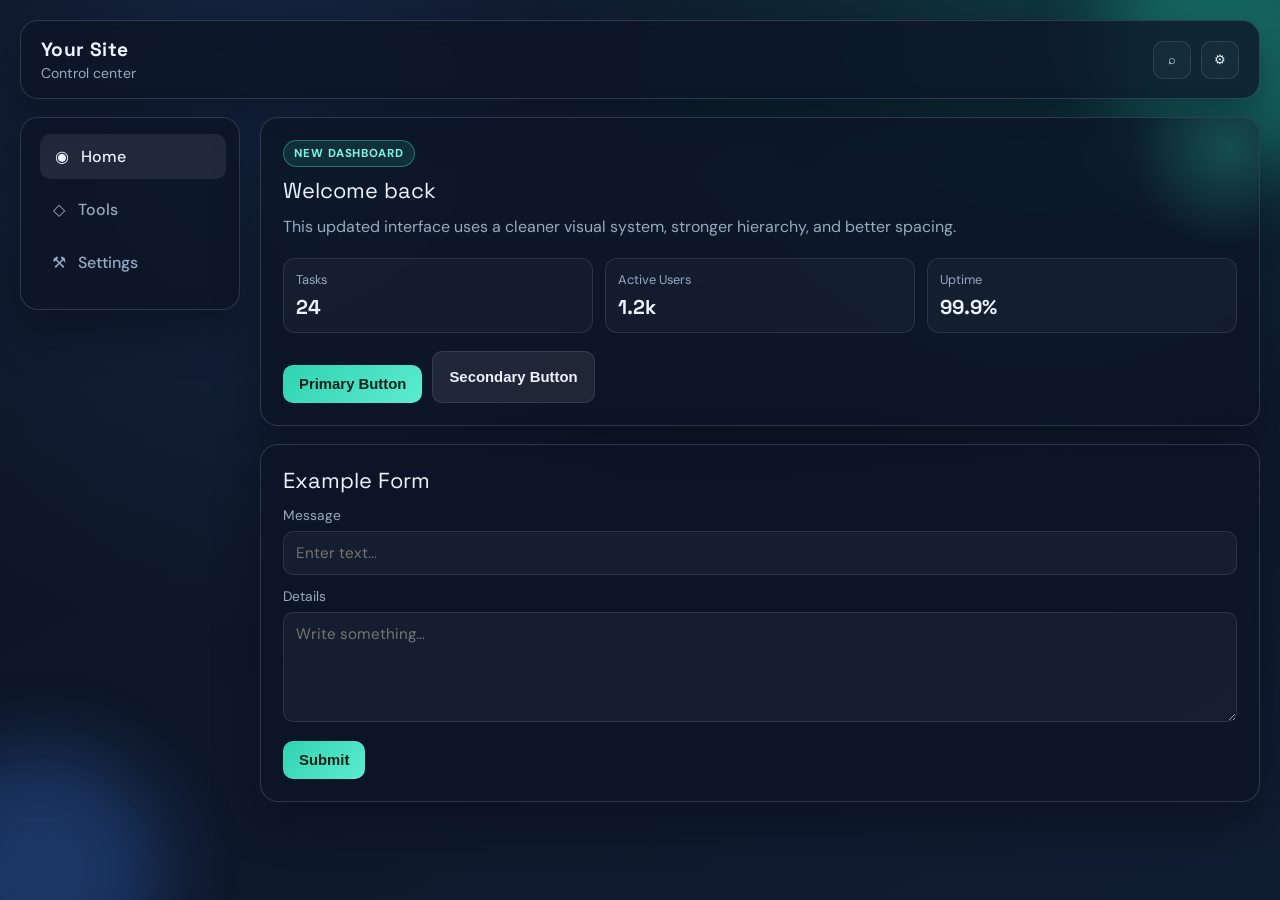
==== frontend/index.html @ adc8db6c "Add project scaffold: frontend + FastAPI backend Initial scaffold for Hood-pop: add frontend static " ====
<!DOCTYPE html>
<html lang="en">
<head>
<meta charset="UTF-8">
<meta name="viewport" content="width=device-width, initial-scale=1.0">
<title>Your Site</title>
<link rel="preconnect" href="https://fonts.googleapis.com">
<link rel="preconnect" href="https://fonts.gstatic.com" crossorigin>
<link href="https://fonts.googleapis.com/css2?family=DM+Sans:wght@400;500;700&family=Space+Grotesk:wght@500;700&display=swap" rel="stylesheet">
<link rel="stylesheet" href="style.css">

</head>

<body>

<div class="bg-glow bg-glow-one"></div>
<div class="bg-glow bg-glow-two"></div>

<div class="navbar">
    <div class="navbar-title-wrap">
        <div class="navbar-title">Your Site</div>
        <div class="navbar-subtitle">Control center</div>
    </div>
    <div class="navbar-actions">
        <button class="icon-btn" aria-label="Search">⌕</button>
        <button class="icon-btn" aria-label="Settings">⚙</button>
    </div>
</div>

<div class="layout">

    <div class="sidebar">
        <div class="sidebar-item active"><span>◉</span>Home</div>
        <div class="sidebar-item"><span>◇</span>Tools</div>
        <div class="sidebar-item"><span>⚒</span>Settings</div>
    </div>

    <div class="main">
        <div class="card hero-card">
            <div class="chip">NEW DASHBOARD</div>
            <div class="card-title">Welcome back</div>
            <p>This updated interface uses a cleaner visual system, stronger hierarchy, and better spacing.</p>

            <div class="stats-grid">
                <div class="stat-item">
                    <div class="stat-label">Tasks</div>
                    <div class="stat-value">24</div>
                </div>
                <div class="stat-item">
                    <div class="stat-label">Active Users</div>
                    <div class="stat-value">1.2k</div>
                </div>
                <div class="stat-item">
                    <div class="stat-label">Uptime</div>
                    <div class="stat-value">99.9%</div>
                </div>
            </div>

            <div class="button-row">
                <button class="btn btn-primary">Primary Button</button>
                <button class="btn btn-secondary">Secondary Button</button>
            </div>
        </div>

        <div class="card card-spaced">
            <div class="card-title">Example Form</div>
            <label for="userText">Message</label>
            <input id="userText" type="text" placeholder="Enter text...">

            <label for="details">Details</label>
            <textarea id="details" placeholder="Write something..."></textarea>

            <button class="btn btn-primary">Submit</button>
        </div>
    </div>

</div>

</body>
</html>
---- frontend/style.css ----
:root {
	--bg-base: #0b1220;
	--bg-soft: #111d33;
	--panel: rgba(12, 21, 38, 0.78);
	--panel-border: rgba(173, 193, 230, 0.2);
	--text-main: #edf3ff;
	--text-muted: #9aa9c4;
	--brand: #2fd3b0;
	--brand-dark: #1ab091;
	--line: rgba(173, 193, 230, 0.14);
	--shadow: 0 20px 45px rgba(5, 10, 20, 0.45);
	--radius-lg: 18px;
	--radius-md: 12px;
}

* {
	box-sizing: border-box;
}

body {
	margin: 0;
	min-height: 100vh;
	font-family: "DM Sans", "Segoe UI", sans-serif;
	color: var(--text-main);
	background:
		radial-gradient(circle at 20% 10%, rgba(57, 95, 167, 0.24), transparent 42%),
		radial-gradient(circle at 80% 0%, rgba(25, 196, 164, 0.18), transparent 35%),
		linear-gradient(150deg, var(--bg-base), var(--bg-soft));
	position: relative;
	overflow-x: hidden;
	padding: 20px;
}

.bg-glow {
	position: fixed;
	border-radius: 50%;
	pointer-events: none;
	filter: blur(40px);
	opacity: 0.45;
	z-index: 0;
}

.bg-glow-one {
	width: 260px;
	height: 260px;
	background: #1fb39a;
	top: -80px;
	right: -80px;
}

.bg-glow-two {
	width: 240px;
	height: 240px;
	background: #2c5cae;
	bottom: -90px;
	left: -80px;
}

.navbar,
.layout {
	position: relative;
	z-index: 1;
}

.navbar {
	display: flex;
	align-items: center;
	justify-content: space-between;
	margin-bottom: 18px;
	padding: 16px 20px;
	border-radius: var(--radius-lg);
	border: 1px solid var(--panel-border);
	background: var(--panel);
	-webkit-backdrop-filter: blur(12px);
	backdrop-filter: blur(12px);
	box-shadow: var(--shadow);
	animation: rise 550ms ease-out;
}

.navbar-title-wrap {
	display: flex;
	flex-direction: column;
	gap: 2px;
}

.navbar-title {
	font-family: "Space Grotesk", "Segoe UI", sans-serif;
	font-weight: 700;
	font-size: 1.2rem;
	letter-spacing: 0.02em;
}

.navbar-subtitle {
	color: var(--text-muted);
	font-size: 0.88rem;
}

.navbar-actions {
	display: flex;
	gap: 10px;
}

.icon-btn {
	border: 1px solid var(--line);
	background: rgba(255, 255, 255, 0.03);
	color: var(--text-main);
	width: 38px;
	height: 38px;
	border-radius: 10px;
	cursor: pointer;
	transition: transform 160ms ease, border-color 160ms ease, background 160ms ease;
}

.icon-btn:hover {
	transform: translateY(-2px);
	border-color: rgba(173, 193, 230, 0.35);
	background: rgba(255, 255, 255, 0.08);
}

.layout {
	display: grid;
	grid-template-columns: 220px minmax(0, 1fr);
	gap: 20px;
}

.sidebar,
.card {
	border-radius: var(--radius-lg);
	border: 1px solid var(--panel-border);
	background: var(--panel);
	-webkit-backdrop-filter: blur(10px);
	backdrop-filter: blur(10px);
	box-shadow: var(--shadow);
}

.sidebar {
	padding: 16px;
	align-self: start;
	animation: rise 650ms ease-out;
}

.sidebar-item {
	display: flex;
	align-items: center;
	gap: 10px;
	padding: 12px 13px;
	border-radius: 10px;
	color: var(--text-muted);
	font-weight: 500;
	margin-bottom: 8px;
	transition: background 180ms ease, color 180ms ease, transform 180ms ease;
	cursor: pointer;
}

.sidebar-item span {
	width: 18px;
	text-align: center;
}

.sidebar-item.active,
.sidebar-item:hover {
	color: var(--text-main);
	background: rgba(255, 255, 255, 0.08);
	transform: translateX(3px);
}

.main {
	animation: rise 750ms ease-out;
}

.card {
	padding: 22px;
}

.hero-card {
	position: relative;
	overflow: hidden;
}

.hero-card::after {
	content: "";
	position: absolute;
	width: 200px;
	height: 200px;
	top: -70px;
	right: -70px;
	background: radial-gradient(circle, rgba(47, 211, 176, 0.25), transparent 70%);
	pointer-events: none;
}

.chip {
	display: inline-block;
	margin-bottom: 10px;
	border: 1px solid rgba(47, 211, 176, 0.45);
	background: rgba(47, 211, 176, 0.13);
	color: #7ef6df;
	border-radius: 999px;
	padding: 5px 10px;
	font-size: 0.72rem;
	letter-spacing: 0.08em;
	font-weight: 700;
}

.card-title {
	font-family: "Space Grotesk", "Segoe UI", sans-serif;
	font-size: 1.36rem;
	margin-bottom: 10px;
}

p {
	margin: 0;
	color: var(--text-muted);
	line-height: 1.6;
}

.stats-grid {
	margin-top: 18px;
	display: grid;
	grid-template-columns: repeat(3, minmax(0, 1fr));
	gap: 12px;
}

.stat-item {
	border: 1px solid var(--line);
	border-radius: var(--radius-md);
	background: rgba(255, 255, 255, 0.03);
	padding: 12px;
}

.stat-label {
	color: var(--text-muted);
	font-size: 0.8rem;
}

.stat-value {
	margin-top: 6px;
	font-family: "Space Grotesk", "Segoe UI", sans-serif;
	font-size: 1.25rem;
	font-weight: 700;
}

.button-row {
	margin-top: 18px;
	display: flex;
	gap: 10px;
	flex-wrap: wrap;
}

.btn {
	border: 0;
	border-radius: 10px;
	padding: 11px 16px;
	font-weight: 700;
	font-size: 0.93rem;
	cursor: pointer;
	transition: transform 170ms ease, filter 170ms ease;
}

.btn:hover {
	transform: translateY(-2px);
	filter: brightness(1.05);
}

.btn-primary {
	color: #06211b;
	background: linear-gradient(135deg, var(--brand), #5deccf);
}

.btn-secondary {
	color: var(--text-main);
	background: rgba(255, 255, 255, 0.08);
	border: 1px solid var(--line);
}

.card-spaced {
	margin-top: 18px;
}

label {
	display: block;
	margin-top: 12px;
	margin-bottom: 7px;
	font-size: 0.86rem;
	color: var(--text-muted);
}

input,
textarea {
	width: 100%;
	border: 1px solid var(--line);
	background: rgba(255, 255, 255, 0.04);
	color: var(--text-main);
	border-radius: 10px;
	padding: 11px 12px;
	font-family: inherit;
	font-size: 0.95rem;
}

textarea {
	min-height: 110px;
	resize: vertical;
}

input:focus,
textarea:focus {
	outline: none;
	border-color: rgba(93, 236, 207, 0.7);
	box-shadow: 0 0 0 3px rgba(93, 236, 207, 0.18);
}

.card .btn-primary {
	margin-top: 14px;
}

@keyframes rise {
	from {
		opacity: 0;
		transform: translateY(14px);
	}
	to {
		opacity: 1;
		transform: translateY(0);
	}
}

@media (max-width: 860px) {
	body {
		padding: 14px;
	}

	.layout {
		grid-template-columns: 1fr;
	}

	.sidebar {
		display: flex;
		overflow-x: auto;
		gap: 8px;
	}

	.sidebar-item {
		margin-bottom: 0;
		white-space: nowrap;
	}

	.stats-grid {
		grid-template-columns: 1fr;
	}
}
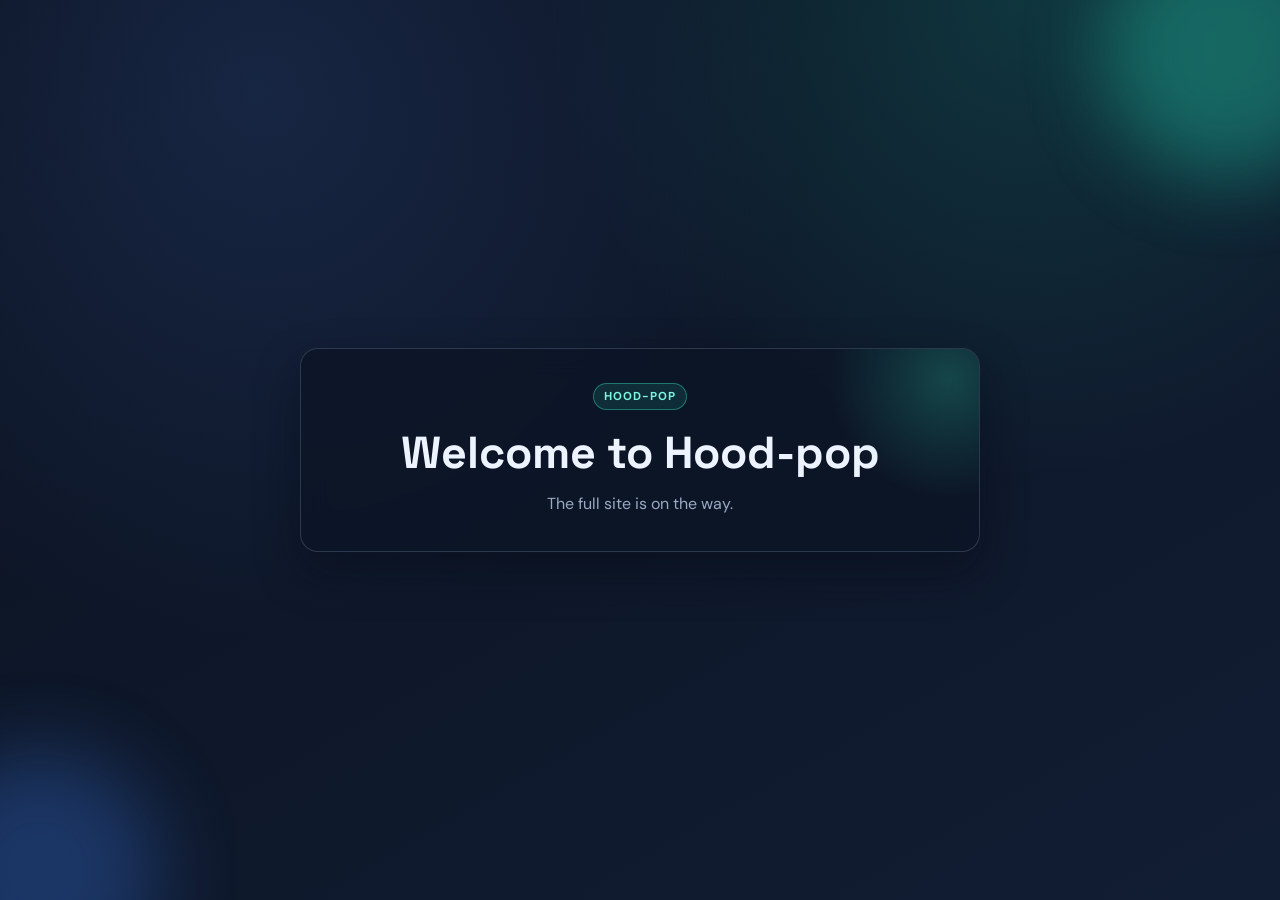
==== commit ce0bdd5c: "Replace dashboard with Hood-pop welcome screen Remove the previous multi-panel dashboard (navbar, si" ====
--- a/frontend/index.html
+++ b/frontend/index.html
@@ -16,65 +16,13 @@
 <div class="bg-glow bg-glow-one"></div>
 <div class="bg-glow bg-glow-two"></div>
 
-<div class="navbar">
-    <div class="navbar-title-wrap">
-        <div class="navbar-title">Your Site</div>
-        <div class="navbar-subtitle">Control center</div>
-    </div>
-    <div class="navbar-actions">
-        <button class="icon-btn" aria-label="Search">⌕</button>
-        <button class="icon-btn" aria-label="Settings">⚙</button>
-    </div>
-</div>
-
-<div class="layout">
-
-    <div class="sidebar">
-        <div class="sidebar-item active"><span>◉</span>Home</div>
-        <div class="sidebar-item"><span>◇</span>Tools</div>
-        <div class="sidebar-item"><span>⚒</span>Settings</div>
-    </div>
-
-    <div class="main">
-        <div class="card hero-card">
-            <div class="chip">NEW DASHBOARD</div>
-            <div class="card-title">Welcome back</div>
-            <p>This updated interface uses a cleaner visual system, stronger hierarchy, and better spacing.</p>
-
-            <div class="stats-grid">
-                <div class="stat-item">
-                    <div class="stat-label">Tasks</div>
-                    <div class="stat-value">24</div>
-                </div>
-                <div class="stat-item">
-                    <div class="stat-label">Active Users</div>
-                    <div class="stat-value">1.2k</div>
-                </div>
-                <div class="stat-item">
-                    <div class="stat-label">Uptime</div>
-                    <div class="stat-value">99.9%</div>
-                </div>
-            </div>
-
-            <div class="button-row">
-                <button class="btn btn-primary">Primary Button</button>
-                <button class="btn btn-secondary">Secondary Button</button>
-            </div>
-        </div>
-
-        <div class="card card-spaced">
-            <div class="card-title">Example Form</div>
-            <label for="userText">Message</label>
-            <input id="userText" type="text" placeholder="Enter text...">
-
-            <label for="details">Details</label>
-            <textarea id="details" placeholder="Write something..."></textarea>
-
-            <button class="btn btn-primary">Submit</button>
-        </div>
-    </div>
-
-</div>
+<main class="welcome-shell">
+    <section class="welcome-card">
+        <div class="chip">HOOD-POP</div>
+        <h1>Welcome to Hood-pop</h1>
+        <p>The full site is on the way.</p>
+    </section>
+</main>
 
 </body>
 </html>
--- a/frontend/style.css
+++ b/frontend/style.css
@@ -6,11 +6,8 @@
 	--text-main: #edf3ff;
 	--text-muted: #9aa9c4;
 	--brand: #2fd3b0;
-	--brand-dark: #1ab091;
-	--line: rgba(173, 193, 230, 0.14);
 	--shadow: 0 20px 45px rgba(5, 10, 20, 0.45);
 	--radius-lg: 18px;
-	--radius-md: 12px;
 }
 
 * {
@@ -20,6 +17,8 @@
 body {
 	margin: 0;
 	min-height: 100vh;
+	display: grid;
+	place-items: center;
 	font-family: "DM Sans", "Segoe UI", sans-serif;
 	color: var(--text-main);
 	background:
@@ -28,7 +27,7 @@
 		linear-gradient(150deg, var(--bg-base), var(--bg-soft));
 	position: relative;
 	overflow-x: hidden;
-	padding: 20px;
+	padding: 24px;
 }
 
 .bg-glow {
@@ -56,134 +55,36 @@
 	left: -80px;
 }
 
-.navbar,
-.layout {
+.welcome-shell {
 	position: relative;
 	z-index: 1;
+	width: min(680px, 100%);
 }
 
-.navbar {
-	display: flex;
-	align-items: center;
-	justify-content: space-between;
-	margin-bottom: 18px;
-	padding: 16px 20px;
+.welcome-card {
 	border-radius: var(--radius-lg);
 	border: 1px solid var(--panel-border);
 	background: var(--panel);
-	-webkit-backdrop-filter: blur(12px);
-	backdrop-filter: blur(12px);
+	-webkit-backdrop-filter: blur(14px);
+	backdrop-filter: blur(14px);
 	box-shadow: var(--shadow);
-	animation: rise 550ms ease-out;
-}
-
-.navbar-title-wrap {
-	display: flex;
-	flex-direction: column;
-	gap: 2px;
-}
-
-.navbar-title {
-	font-family: "Space Grotesk", "Segoe UI", sans-serif;
-	font-weight: 700;
-	font-size: 1.2rem;
-	letter-spacing: 0.02em;
-}
-
-.navbar-subtitle {
-	color: var(--text-muted);
-	font-size: 0.88rem;
-}
-
-.navbar-actions {
-	display: flex;
-	gap: 10px;
-}
-
-.icon-btn {
-	border: 1px solid var(--line);
-	background: rgba(255, 255, 255, 0.03);
-	color: var(--text-main);
-	width: 38px;
-	height: 38px;
-	border-radius: 10px;
-	cursor: pointer;
-	transition: transform 160ms ease, border-color 160ms ease, background 160ms ease;
-}
-
-.icon-btn:hover {
-	transform: translateY(-2px);
-	border-color: rgba(173, 193, 230, 0.35);
-	background: rgba(255, 255, 255, 0.08);
-}
-
-.layout {
-	display: grid;
-	grid-template-columns: 220px minmax(0, 1fr);
-	gap: 20px;
-}
-
-.sidebar,
-.card {
-	border-radius: var(--radius-lg);
-	border: 1px solid var(--panel-border);
-	background: var(--panel);
-	-webkit-backdrop-filter: blur(10px);
-	backdrop-filter: blur(10px);
-	box-shadow: var(--shadow);
-}
-
-.sidebar {
-	padding: 16px;
-	align-self: start;
+	padding: 34px 30px;
 	animation: rise 650ms ease-out;
-}
-
-.sidebar-item {
-	display: flex;
-	align-items: center;
-	gap: 10px;
-	padding: 12px 13px;
-	border-radius: 10px;
-	color: var(--text-muted);
-	font-weight: 500;
-	margin-bottom: 8px;
-	transition: background 180ms ease, color 180ms ease, transform 180ms ease;
-	cursor: pointer;
-}
-
-.sidebar-item span {
-	width: 18px;
 	text-align: center;
 }
 
-.sidebar-item.active,
-.sidebar-item:hover {
-	color: var(--text-main);
-	background: rgba(255, 255, 255, 0.08);
-	transform: translateX(3px);
-}
-
-.main {
-	animation: rise 750ms ease-out;
-}
-
-.card {
-	padding: 22px;
-}
-
-.hero-card {
+.welcome-card {
 	position: relative;
 	overflow: hidden;
 }
 
-.hero-card::after {
+.welcome-card::after {
 	content: "";
 	position: absolute;
-	width: 200px;
-	height: 200px;
-	top: -70px;
-	right: -70px;
+	width: 240px;
+	height: 240px;
+	top: -90px;
+	right: -90px;
 	background: radial-gradient(circle, rgba(47, 211, 176, 0.25), transparent 70%);
 	pointer-events: none;
 }
@@ -201,115 +102,18 @@
 	font-weight: 700;
 }
 
-.card-title {
+h1 {
 	font-family: "Space Grotesk", "Segoe UI", sans-serif;
-	font-size: 1.36rem;
-	margin-bottom: 10px;
+	font-size: clamp(2rem, 4vw, 2.8rem);
+	line-height: 1.1;
+	margin: 8px 0 12px;
 }
 
 p {
 	margin: 0;
 	color: var(--text-muted);
-	line-height: 1.6;
-}
-
-.stats-grid {
-	margin-top: 18px;
-	display: grid;
-	grid-template-columns: repeat(3, minmax(0, 1fr));
-	gap: 12px;
-}
-
-.stat-item {
-	border: 1px solid var(--line);
-	border-radius: var(--radius-md);
-	background: rgba(255, 255, 255, 0.03);
-	padding: 12px;
-}
-
-.stat-label {
-	color: var(--text-muted);
-	font-size: 0.8rem;
-}
-
-.stat-value {
-	margin-top: 6px;
-	font-family: "Space Grotesk", "Segoe UI", sans-serif;
-	font-size: 1.25rem;
-	font-weight: 700;
-}
-
-.button-row {
-	margin-top: 18px;
-	display: flex;
-	gap: 10px;
-	flex-wrap: wrap;
-}
-
-.btn {
-	border: 0;
-	border-radius: 10px;
-	padding: 11px 16px;
-	font-weight: 700;
-	font-size: 0.93rem;
-	cursor: pointer;
-	transition: transform 170ms ease, filter 170ms ease;
-}
-
-.btn:hover {
-	transform: translateY(-2px);
-	filter: brightness(1.05);
-}
-
-.btn-primary {
-	color: #06211b;
-	background: linear-gradient(135deg, var(--brand), #5deccf);
-}
-
-.btn-secondary {
-	color: var(--text-main);
-	background: rgba(255, 255, 255, 0.08);
-	border: 1px solid var(--line);
-}
-
-.card-spaced {
-	margin-top: 18px;
-}
-
-label {
-	display: block;
-	margin-top: 12px;
-	margin-bottom: 7px;
-	font-size: 0.86rem;
-	color: var(--text-muted);
-}
-
-input,
-textarea {
-	width: 100%;
-	border: 1px solid var(--line);
-	background: rgba(255, 255, 255, 0.04);
-	color: var(--text-main);
-	border-radius: 10px;
-	padding: 11px 12px;
-	font-family: inherit;
-	font-size: 0.95rem;
-}
-
-textarea {
-	min-height: 110px;
-	resize: vertical;
-}
-
-input:focus,
-textarea:focus {
-	outline: none;
-	border-color: rgba(93, 236, 207, 0.7);
-	box-shadow: 0 0 0 3px rgba(93, 236, 207, 0.18);
-}
-
-.card .btn-primary {
-	margin-top: 14px;
+	line-height: 1.7;
+	font-size: 1rem;
 }
 
 @keyframes rise {
@@ -328,22 +132,7 @@
 		padding: 14px;
 	}
 
-	.layout {
-		grid-template-columns: 1fr;
-	}
-
-	.sidebar {
-		display: flex;
-		overflow-x: auto;
-		gap: 8px;
-	}
-
-	.sidebar-item {
-		margin-bottom: 0;
-		white-space: nowrap;
-	}
-
-	.stats-grid {
-		grid-template-columns: 1fr;
+	.welcome-card {
+		padding: 28px 20px;
 	}
 }
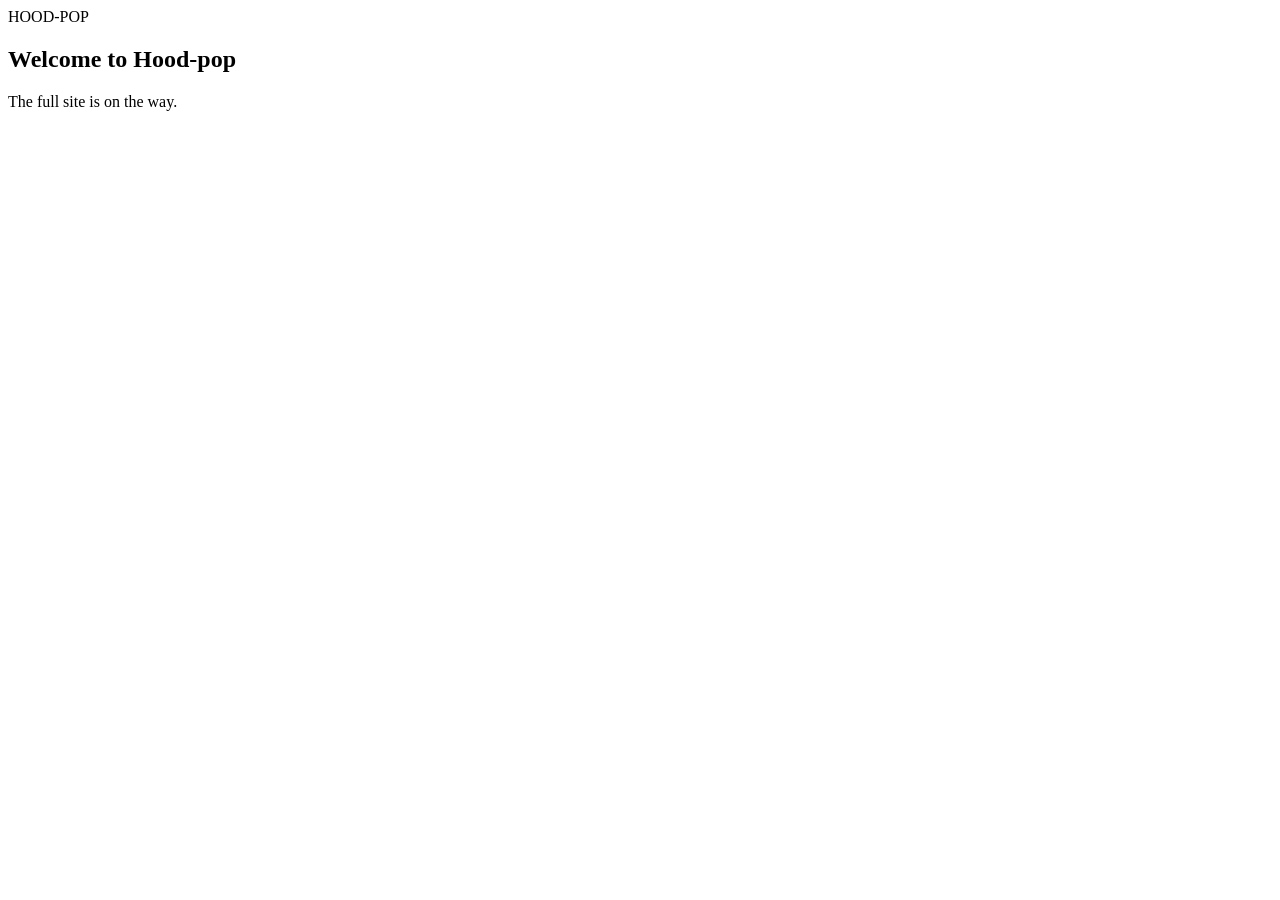
==== commit 3bb4eaab: "Serve frontend static files and health endpoint Configure FastAPI to serve the frontend SPA and add " ====
--- a/frontend/index.html
+++ b/frontend/index.html
@@ -7,7 +7,8 @@
 <link rel="preconnect" href="https://fonts.googleapis.com">
 <link rel="preconnect" href="https://fonts.gstatic.com" crossorigin>
 <link href="https://fonts.googleapis.com/css2?family=DM+Sans:wght@400;500;700&family=Space+Grotesk:wght@500;700&display=swap" rel="stylesheet">
-<link rel="stylesheet" href="style.css">
+<link rel="stylesheet" href="/style.css">
+<script src="/script.js" defer></script>
 
 </head>
 
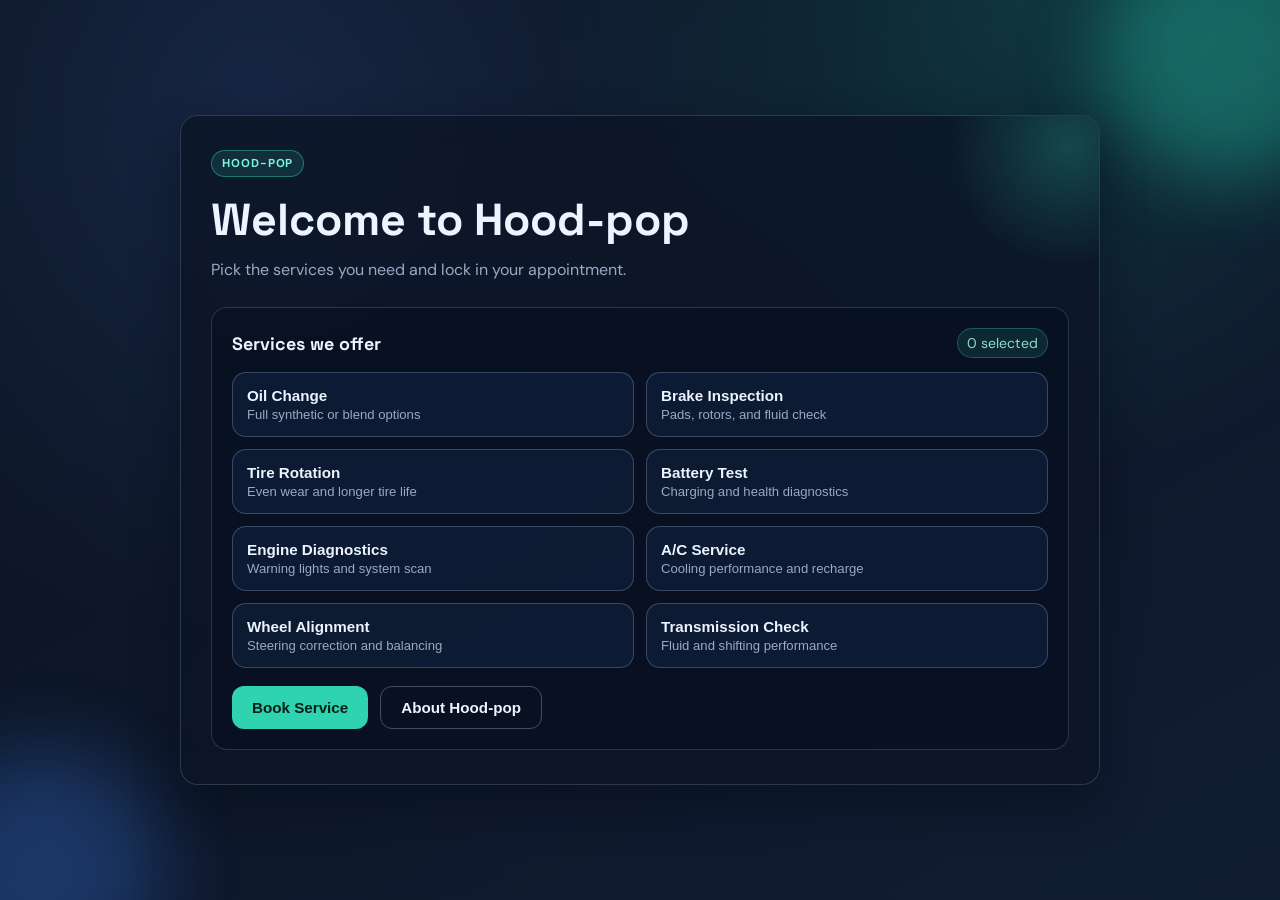
==== commit d445ba1c: "Add services selection UI and About page Add a services selection panel and About page scaffold. New" ====
--- a/frontend/index.html
+++ b/frontend/index.html
@@ -3,12 +3,11 @@
 <head>
 <meta charset="UTF-8">
 <meta name="viewport" content="width=device-width, initial-scale=1.0">
-<title>Your Site</title>
+<title>Hood-pop</title>
 <link rel="preconnect" href="https://fonts.googleapis.com">
 <link rel="preconnect" href="https://fonts.gstatic.com" crossorigin>
 <link href="https://fonts.googleapis.com/css2?family=DM+Sans:wght@400;500;700&family=Space+Grotesk:wght@500;700&display=swap" rel="stylesheet">
-<link rel="stylesheet" href="/style.css">
-<script src="/script.js" defer></script>
+<link rel="stylesheet" href="style.css">
 
 </head>
 
@@ -21,9 +20,58 @@
     <section class="welcome-card">
         <div class="chip">HOOD-POP</div>
         <h1>Welcome to Hood-pop</h1>
-        <p>The full site is on the way.</p>
+        <p>Pick the services you need and lock in your appointment.</p>
+
+        <section class="services-panel" aria-label="Common mechanic services">
+            <div class="services-header">
+                <h2>Services we offer</h2>
+                <span id="selected-count">0 selected</span>
+            </div>
+
+            <div class="services-grid" id="services-grid">
+                <button class="service-btn" type="button" data-service="Oil Change">
+                    <strong>Oil Change</strong>
+                    <span>Full synthetic or blend options</span>
+                </button>
+                <button class="service-btn" type="button" data-service="Brake Inspection">
+                    <strong>Brake Inspection</strong>
+                    <span>Pads, rotors, and fluid check</span>
+                </button>
+                <button class="service-btn" type="button" data-service="Tire Rotation">
+                    <strong>Tire Rotation</strong>
+                    <span>Even wear and longer tire life</span>
+                </button>
+                <button class="service-btn" type="button" data-service="Battery Test">
+                    <strong>Battery Test</strong>
+                    <span>Charging and health diagnostics</span>
+                </button>
+                <button class="service-btn" type="button" data-service="Engine Diagnostics">
+                    <strong>Engine Diagnostics</strong>
+                    <span>Warning lights and system scan</span>
+                </button>
+                <button class="service-btn" type="button" data-service="A/C Service">
+                    <strong>A/C Service</strong>
+                    <span>Cooling performance and recharge</span>
+                </button>
+                <button class="service-btn" type="button" data-service="Wheel Alignment">
+                    <strong>Wheel Alignment</strong>
+                    <span>Steering correction and balancing</span>
+                </button>
+                <button class="service-btn" type="button" data-service="Transmission Check">
+                    <strong>Transmission Check</strong>
+                    <span>Fluid and shifting performance</span>
+                </button>
+            </div>
+
+            <div class="cta-row">
+                <button id="book-btn" class="cta-btn" type="button">Book Service</button>
+                <button id="aboutus-btn" class="ghost-btn" type="button">About Hood-pop</button>
+            </div>
+        </section>
     </section>
 </main>
 
+<script src="script.js"></script>
+
 </body>
 </html>
--- a/frontend/style.css
+++ b/frontend/style.css
@@ -0,0 +1,262 @@
+:root {
+	--bg-base: #0b1220;
+	--bg-soft: #111d33;
+	--panel: rgba(12, 21, 38, 0.78);
+	--panel-border: rgba(173, 193, 230, 0.2);
+	--text-main: #edf3ff;
+	--text-muted: #9aa9c4;
+	--brand: #2fd3b0;
+	--shadow: 0 20px 45px rgba(5, 10, 20, 0.45);
+	--radius-lg: 18px;
+}
+
+* {
+	box-sizing: border-box;
+}
+
+body {
+	margin: 0;
+	min-height: 100vh;
+	display: grid;
+	place-items: center;
+	font-family: "DM Sans", "Segoe UI", sans-serif;
+	color: var(--text-main);
+	background:
+		radial-gradient(circle at 20% 10%, rgba(57, 95, 167, 0.24), transparent 42%),
+		radial-gradient(circle at 80% 0%, rgba(25, 196, 164, 0.18), transparent 35%),
+		linear-gradient(150deg, var(--bg-base), var(--bg-soft));
+	position: relative;
+	overflow-x: hidden;
+	padding: 24px;
+}
+
+.bg-glow {
+	position: fixed;
+	border-radius: 50%;
+	pointer-events: none;
+	filter: blur(40px);
+	opacity: 0.45;
+	z-index: 0;
+}
+
+.bg-glow-one {
+	width: 260px;
+	height: 260px;
+	background: #1fb39a;
+	top: -80px;
+	right: -80px;
+}
+
+.bg-glow-two {
+	width: 240px;
+	height: 240px;
+	background: #2c5cae;
+	bottom: -90px;
+	left: -80px;
+}
+
+.welcome-shell {
+	position: relative;
+	z-index: 1;
+	width: min(920px, 100%);
+}
+
+.welcome-card {
+	border-radius: var(--radius-lg);
+	border: 1px solid var(--panel-border);
+	background: var(--panel);
+	-webkit-backdrop-filter: blur(14px);
+	backdrop-filter: blur(14px);
+	box-shadow: var(--shadow);
+	padding: 34px 30px;
+	animation: rise 650ms ease-out;
+	text-align: left;
+}
+
+.welcome-card {
+	position: relative;
+	overflow: hidden;
+}
+
+.welcome-card::after {
+	content: "";
+	position: absolute;
+	width: 240px;
+	height: 240px;
+	top: -90px;
+	right: -90px;
+	background: radial-gradient(circle, rgba(47, 211, 176, 0.25), transparent 70%);
+	pointer-events: none;
+}
+
+.chip {
+	display: inline-block;
+	margin-bottom: 10px;
+	border: 1px solid rgba(47, 211, 176, 0.45);
+	background: rgba(47, 211, 176, 0.13);
+	color: #7ef6df;
+	border-radius: 999px;
+	padding: 5px 10px;
+	font-size: 0.72rem;
+	letter-spacing: 0.08em;
+	font-weight: 700;
+}
+
+.services-panel {
+	margin-top: 24px;
+	padding: 20px;
+	border: 1px solid rgba(173, 193, 230, 0.2);
+	border-radius: 16px;
+	background: rgba(7, 15, 31, 0.52);
+}
+
+.services-header {
+	display: flex;
+	justify-content: space-between;
+	align-items: center;
+	gap: 10px;
+	margin-bottom: 14px;
+}
+
+.services-header h2 {
+	margin: 0;
+	font-family: "Space Grotesk", "Segoe UI", sans-serif;
+	font-size: 1.12rem;
+	font-weight: 700;
+}
+
+#selected-count {
+	font-size: 0.88rem;
+	color: #8cdcc9;
+	background: rgba(47, 211, 176, 0.12);
+	border: 1px solid rgba(47, 211, 176, 0.3);
+	border-radius: 999px;
+	padding: 5px 9px;
+}
+
+.services-grid {
+	display: grid;
+	grid-template-columns: repeat(2, minmax(0, 1fr));
+	gap: 12px;
+}
+
+.service-btn {
+	width: 100%;
+	padding: 14px;
+	border-radius: 14px;
+	border: 1px solid rgba(173, 193, 230, 0.28);
+	background: rgba(14, 31, 56, 0.82);
+	color: var(--text-main);
+	font-size: 0.95rem;
+	cursor: pointer;
+	transition: border-color 180ms ease, transform 180ms ease, background 180ms ease;
+	text-align: left;
+	display: grid;
+	gap: 3px;
+}
+
+.service-btn strong {
+	font-size: 0.95rem;
+	font-weight: 700;
+}
+
+.service-btn span {
+	font-size: 0.82rem;
+	color: var(--text-muted);
+}
+
+.service-btn:hover {
+	transform: translateY(-2px);
+	border-color: rgba(47, 211, 176, 0.55);
+	background: rgba(20, 45, 77, 0.88);
+}
+
+.service-btn.active {
+	border-color: rgba(47, 211, 176, 0.9);
+	background: rgba(24, 70, 72, 0.74);
+	box-shadow: inset 0 0 0 1px rgba(47, 211, 176, 0.25);
+}
+
+.cta-row {
+	display: flex;
+	flex-wrap: wrap;
+	gap: 12px;
+	margin-top: 18px;
+}
+
+.cta-btn,
+.ghost-btn {
+	padding: 12px 20px;
+	border-radius: 12px;
+	font-size: 0.95rem;
+	font-weight: 600;
+	cursor: pointer;
+	transition: transform 170ms ease, background 170ms ease, border-color 170ms ease;
+}
+
+.cta-btn {
+	border: none;
+	background: var(--brand);
+	color: #062018;
+}
+
+.cta-btn:hover {
+	background: #28b39a;
+	transform: translateY(-1px);
+}
+
+.ghost-btn {
+	border: 1px solid rgba(173, 193, 230, 0.34);
+	background: transparent;
+	color: var(--text-main);
+}
+
+.ghost-btn:hover {
+	border-color: rgba(47, 211, 176, 0.6);
+	background: rgba(47, 211, 176, 0.12);
+}
+
+h1 {
+	font-family: "Space Grotesk", "Segoe UI", sans-serif;
+	font-size: clamp(2rem, 4vw, 2.8rem);
+	line-height: 1.1;
+	margin: 8px 0 12px;
+}
+
+p {
+	margin: 0;
+	color: var(--text-muted);
+	line-height: 1.7;
+	font-size: 1rem;
+}
+
+
+@keyframes rise {
+	from {
+		opacity: 0;
+		transform: translateY(14px);
+	}
+	to {
+		opacity: 1;
+		transform: translateY(0);
+	}
+}
+
+@media (max-width: 860px) {
+	body {
+		padding: 14px;
+	}
+
+	.welcome-card {
+		padding: 28px 20px;
+	}
+
+	.services-grid {
+		grid-template-columns: 1fr;
+	}
+
+	.services-header {
+		align-items: flex-start;
+		flex-direction: column;
+	}
+}
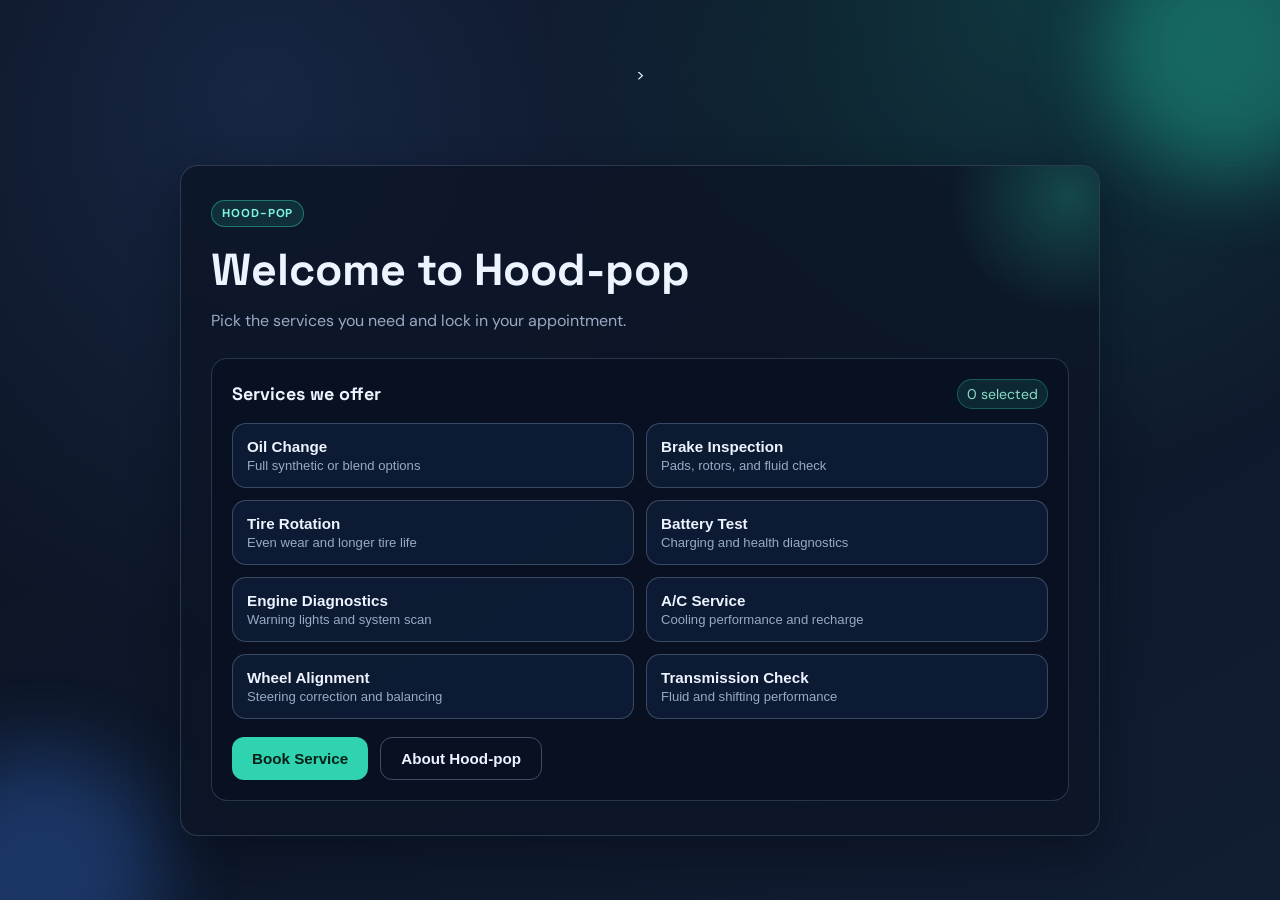
==== commit 787ed657: "Reorganize AboutUs, add Booking page, update paths Move AboutUs files into an "About Us" folder, add" ====
--- a/frontend/index.html
+++ b/frontend/index.html
@@ -8,7 +8,7 @@
 <link rel="preconnect" href="https://fonts.gstatic.com" crossorigin>
 <link href="https://fonts.googleapis.com/css2?family=DM+Sans:wght@400;500;700&family=Space+Grotesk:wght@500;700&display=swap" rel="stylesheet">
 <link rel="stylesheet" href="style.css">
-
+>
 </head>
 
 <body>
